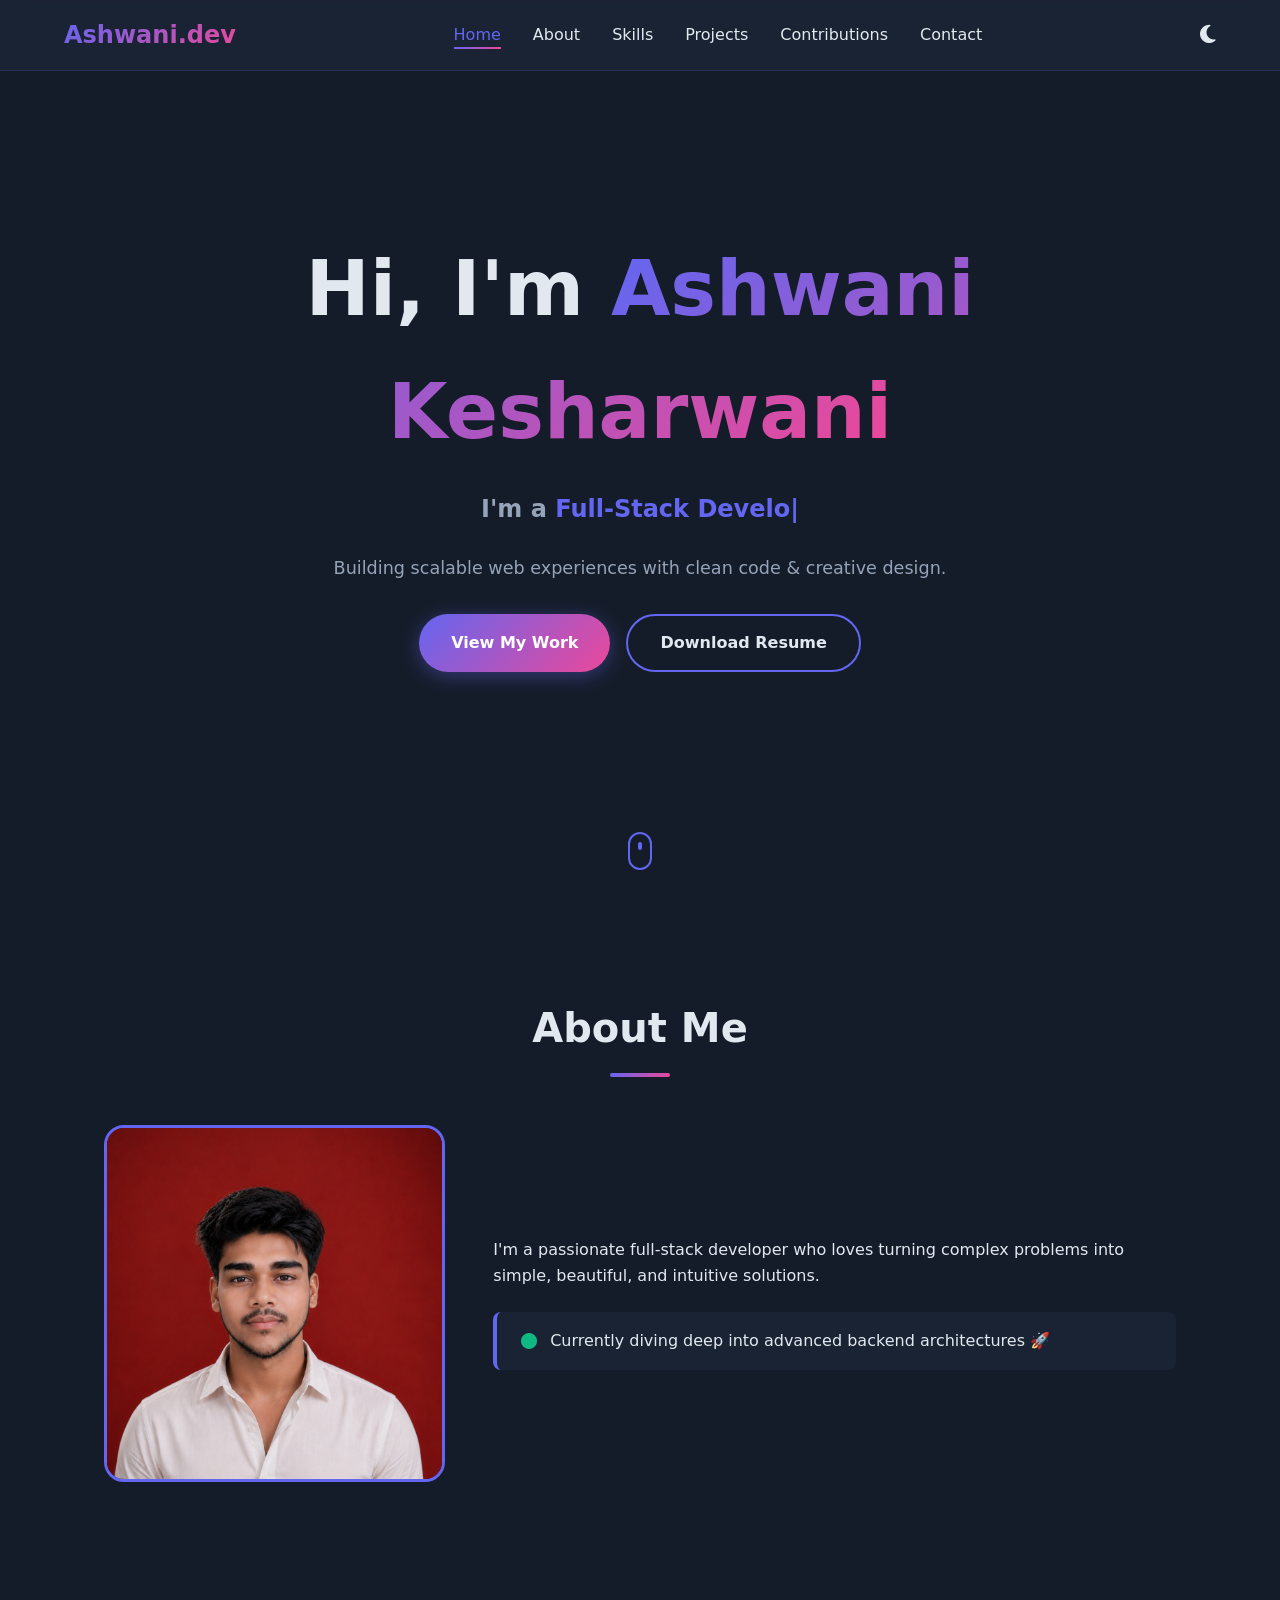
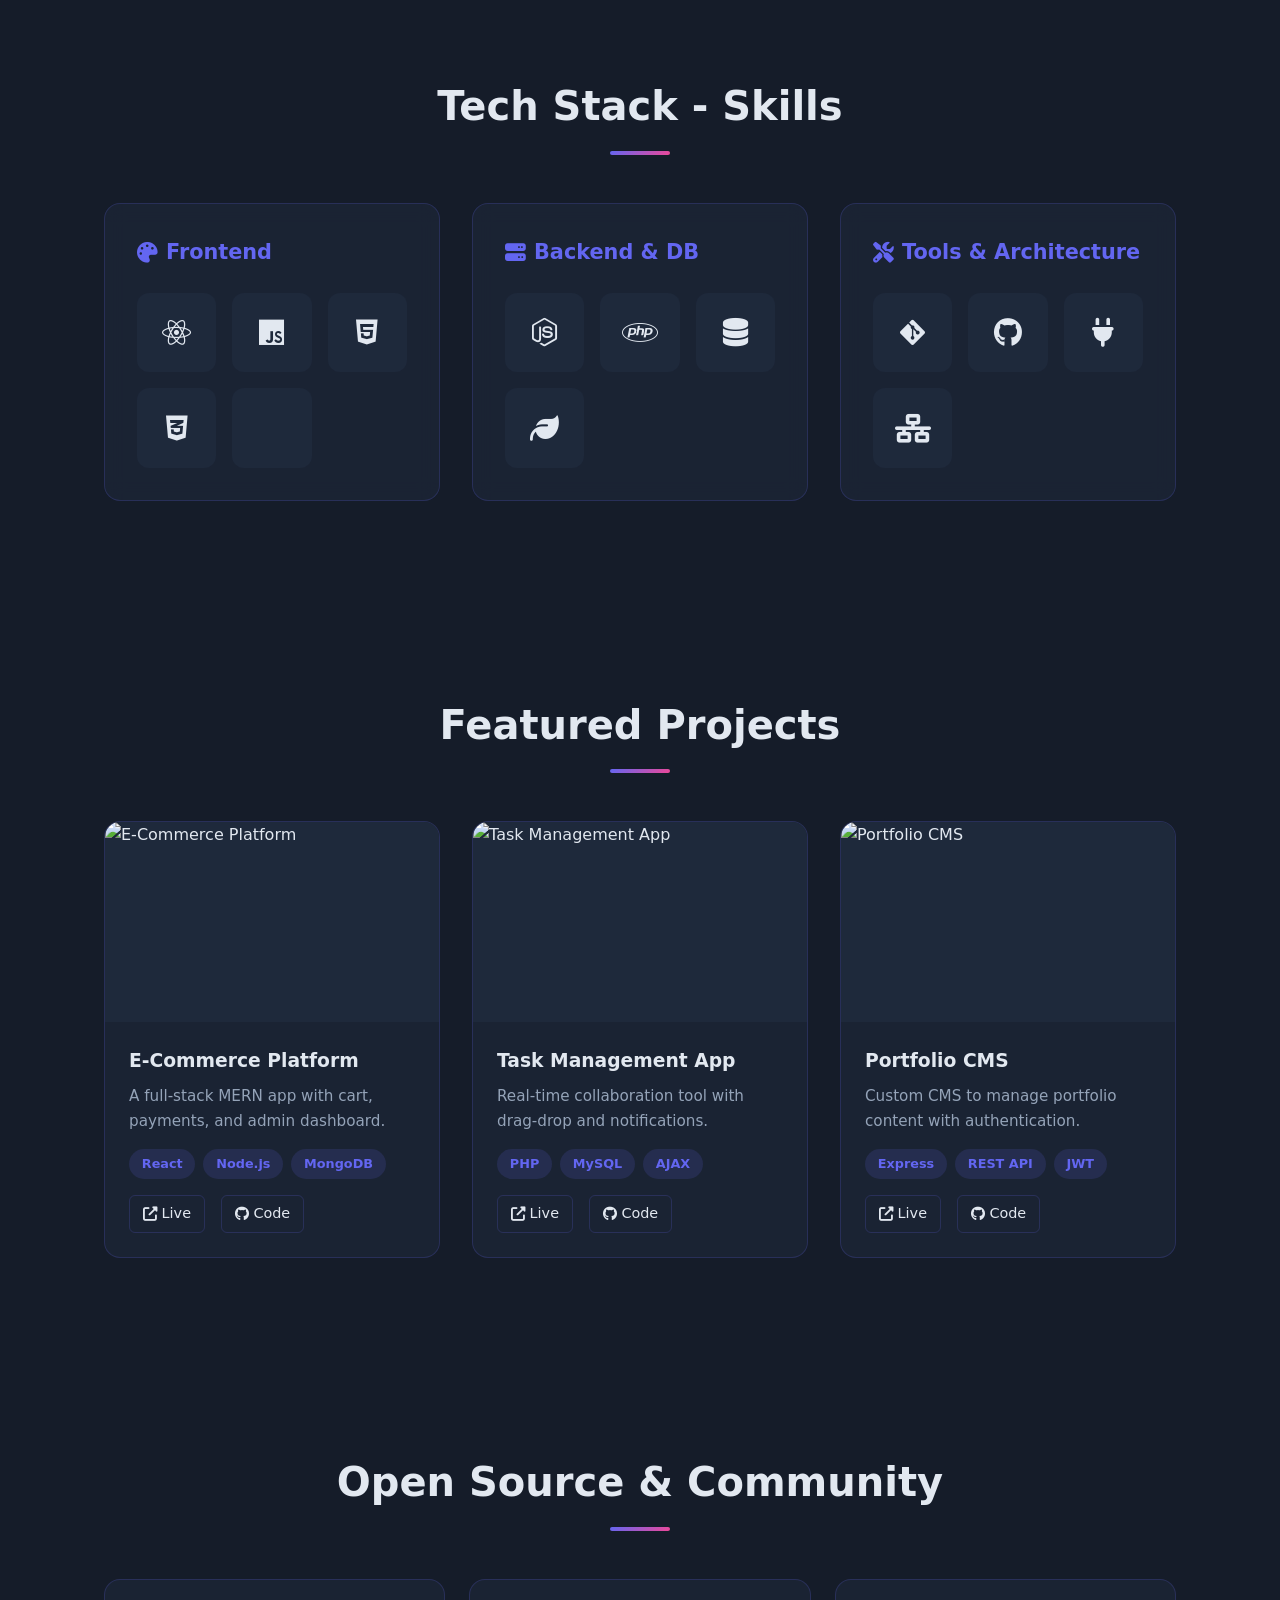
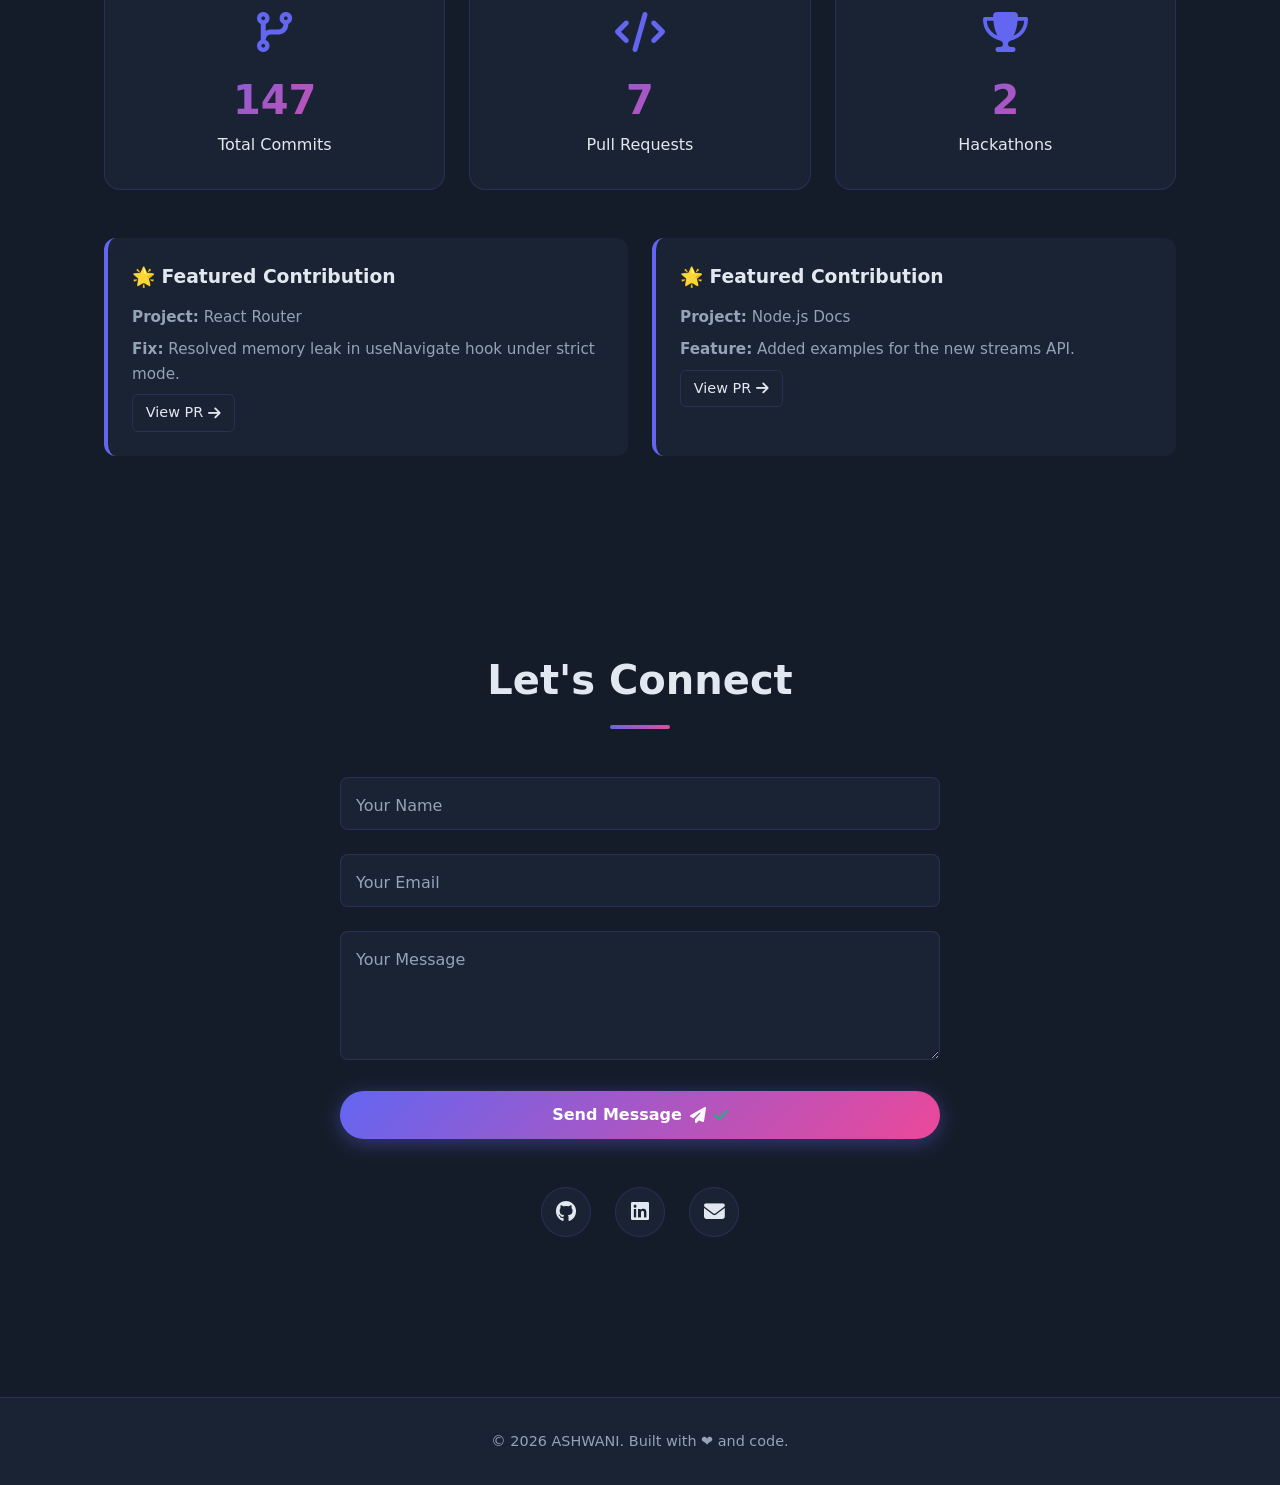
==== portfolio1/index.html @ 2f23cab1 "Initial portfolio commit" ====
<!doctype html>
<html lang="en" data-theme="dark">
  <head>
    <meta charset="UTF-8" />
    <meta name="viewport" content="width=device-width, initial-scale=1.0" />
    <title>Ashwani Kesharwani | Portfolio</title>
    <link rel="stylesheet" href="style.css" />

    <!-- ✅ FIX 1: Correct Font Awesome CDN -->
    <link
      rel="stylesheet"
      href="https://cdnjs.cloudflare.com/ajax/libs/font-awesome/6.5.1/css/all.min.css"
    />

    <!-- ✅ FIX 3: Added Devicon for Tailwind icon -->
    <link
      rel="stylesheet"
      href="https://cdn.jsdelivr.net/gh/devicons/devicon@latest/devicon.min.css"
    />
  </head>
  <body>
    <!-- ===== NAVBAR ===== -->
    <nav class="navbar">
      <a href="#home" class="logo">Ashwani.dev</a>
      <ul class="nav-links" id="navLinks">
        <li><a href="#home">Home</a></li>
        <li><a href="#about">About</a></li>
        <li><a href="#skills">Skills</a></li>
        <li><a href="#projects">Projects</a></li>
        <li><a href="#contributions">Contributions</a></li>
        <li><a href="#contact">Contact</a></li>
      </ul>
      <button class="theme-toggle" id="themeToggle">
        <i class="fas fa-moon"></i>
      </button>
      <div class="hamburger" id="hamburger">
        <span></span><span></span><span></span>
      </div>
    </nav>

    <!-- ===== HERO ===== -->
    <section id="home" class="hero">
      <canvas id="particles"></canvas>
      <div class="hero-content">
        <h1 class="hero-title">
          Hi, I'm <span class="gradient-text">Ashwani Kesharwani</span>
        </h1>
        <h2 class="typing-text">
          I'm a <span class="typed" id="typed"></span
          ><span class="cursor">|</span>
        </h2>
        <p class="hero-subtitle">
          Building scalable web experiences with clean code & creative design.
        </p>
        <div class="hero-cta">
          <a href="#projects" class="btn btn-primary">View My Work</a>
          <a href="assets/resume.pdf" download class="btn btn-secondary"
            >Download Resume</a
          >
        </div>
      </div>
      <div class="scroll-indicator">
        <span></span>
      </div>
    </section>

    <!-- ===== ABOUT ME ===== -->
    <section id="about" class="about section">
      <h2 class="section-title">About Me</h2>
      <div class="about-grid">
        <div class="about-image reveal">
          <img src="assets/profile-pic.png" alt="Ashwani Kesharwani - Developer" />
          <div class="social-overlay">
            <a href="#"><i class="fab fa-github"></i></a>
            <a href="#"><i class="fab fa-linkedin"></i></a>
            <a href="#"><i class="fab fa-twitter"></i></a>
          </div>
        </div>
        <div class="about-text reveal">
          <p>
            I'm a passionate full-stack developer who loves turning complex
            problems into simple, beautiful, and intuitive solutions.
          </p>
          <div class="status-card">
            <i class="fas fa-circle pulse"></i>
            <span
              >Currently diving deep into advanced backend architectures
              🚀</span
            >
          </div>
        </div>
      </div>
    </section>

    <!-- ===== SKILLS ===== -->
    <section id="skills" class="skills section">
      <h2 class="section-title">Tech Stack - Skills</h2>
      <div class="skills-grid">
        <!-- Frontend Skills -->
        <div class="skill-card reveal">
          <h3><i class="fas fa-palette"></i> Frontend</h3>
          <div class="skill-icons">
            <div class="skill-icon" data-name="React">
              <i class="fab fa-react"></i>
            </div>
            <div class="skill-icon" data-name="JavaScript">
              <i class="fab fa-js"></i>
            </div>
            <div class="skill-icon" data-name="HTML5">
              <i class="fab fa-html5"></i>
            </div>
            <div class="skill-icon" data-name="CSS3">
              <i class="fab fa-css3-alt"></i>
            </div>

            <!-- ✅ FIX 3: Tailwind CSS using Devicon -->
            <div class="skill-icon" data-name="Tailwind CSS">
              <i class="devicon-tailwindcss-plain colored"></i>
            </div>
          </div>
        </div>

        <!-- Backend Skills -->
        <div class="skill-card reveal">
          <h3><i class="fas fa-server"></i> Backend & DB</h3>
          <div class="skill-icons">
            <div class="skill-icon" data-name="Node.js">
              <i class="fab fa-node-js"></i>
            </div>
            <div class="skill-icon" data-name="PHP">
              <i class="fab fa-php"></i>
            </div>
            <div class="skill-icon" data-name="MySQL">
              <i class="fas fa-database"></i>
            </div>
            <div class="skill-icon" data-name="MongoDB">
              <i class="fas fa-leaf"></i>
            </div>
          </div>
        </div>

        <!-- Tools -->
        <div class="skill-card reveal">
          <h3><i class="fas fa-tools"></i> Tools & Architecture</h3>
          <div class="skill-icons">
            <div class="skill-icon" data-name="Git">
              <i class="fab fa-git-alt"></i>
            </div>
            <div class="skill-icon" data-name="GitHub">
              <i class="fab fa-github"></i>
            </div>
            <div class="skill-icon" data-name="REST APIs">
              <i class="fas fa-plug"></i>
            </div>
            <div class="skill-icon" data-name="Network">
              <i class="fas fa-network-wired"></i>
            </div>
          </div>
        </div>
      </div>
    </section>

    <!-- ===== PROJECTS ===== -->
    <section id="projects" class="projects section">
      <h2 class="section-title">Featured Projects</h2>
      <div class="projects-grid">
        <div class="project-card reveal">
          <div class="project-image">
            <img
              src="https://picsum.photos/400/250?random=1"
              alt="E-Commerce Platform"
            />
          </div>
          <div class="project-info">
            <h3>E-Commerce Platform</h3>
            <p>
              A full-stack MERN app with cart, payments, and admin dashboard.
            </p>
            <div class="tech-tags">
              <span class="tag">React</span>
              <span class="tag">Node.js</span>
              <span class="tag">MongoDB</span>
            </div>
            <div class="project-links">
              <a href="#" class="icon-btn"
                ><i class="fas fa-external-link-alt"></i> Live</a
              >
              <a href="#" class="icon-btn"
                ><i class="fab fa-github"></i> Code</a
              >
            </div>
          </div>
        </div>

        <div class="project-card reveal">
          <div class="project-image">
            <img
              src="https://picsum.photos/400/250?random=2"
              alt="Task Management App"
            />
          </div>
          <div class="project-info">
            <h3>Task Management App</h3>
            <p>
              Real-time collaboration tool with drag-drop and notifications.
            </p>
            <div class="tech-tags">
              <span class="tag">PHP</span>
              <span class="tag">MySQL</span>
              <span class="tag">AJAX</span>
            </div>
            <div class="project-links">
              <a href="#" class="icon-btn"
                ><i class="fas fa-external-link-alt"></i> Live</a
              >
              <a href="#" class="icon-btn"
                ><i class="fab fa-github"></i> Code</a
              >
            </div>
          </div>
        </div>

        <div class="project-card reveal">
          <div class="project-image">
            <img
              src="https://picsum.photos/400/250?random=3"
              alt="Portfolio CMS"
            />
          </div>
          <div class="project-info">
            <h3>Portfolio CMS</h3>
            <p>Custom CMS to manage portfolio content with authentication.</p>
            <div class="tech-tags">
              <span class="tag">Express</span>
              <span class="tag">REST API</span>
              <span class="tag">JWT</span>
            </div>
            <div class="project-links">
              <a href="#" class="icon-btn"
                ><i class="fas fa-external-link-alt"></i> Live</a
              >
              <a href="#" class="icon-btn"
                ><i class="fab fa-github"></i> Code</a
              >
            </div>
          </div>
        </div>
      </div>
    </section>

    <!-- ===== CONTRIBUTIONS ===== -->
    <section id="contributions" class="contributions section">
      <h2 class="section-title">Open Source & Community</h2>

      <div class="contrib-stats">
        <div class="stat-card reveal">
          <i class="fas fa-code-branch"></i>
          <h3 class="counter" data-target="487">0</h3>
          <p>Total Commits</p>
        </div>
        <div class="stat-card reveal">
          <i class="fas fa-code"></i>
          <h3 class="counter" data-target="23">0</h3>
          <p>Pull Requests</p>
        </div>
        <div class="stat-card reveal">
          <i class="fas fa-trophy"></i>
          <h3 class="counter" data-target="5">0</h3>
          <p>Hackathons</p>
        </div>
      </div>

      <div class="contrib-grid">
        <div class="contrib-card reveal">
          <h3>🌟 Featured Contribution</h3>
          <p><strong>Project:</strong> React Router</p>
          <p>
            <strong>Fix:</strong> Resolved memory leak in useNavigate hook under
            strict mode.
          </p>
          <a href="#" class="icon-btn"
            >View PR <i class="fas fa-arrow-right"></i
          ></a>
        </div>
        <div class="contrib-card reveal">
          <h3>🌟 Featured Contribution</h3>
          <p><strong>Project:</strong> Node.js Docs</p>
          <p>
            <strong>Feature:</strong> Added examples for the new streams API.
          </p>
          <a href="#" class="icon-btn"
            >View PR <i class="fas fa-arrow-right"></i
          ></a>
        </div>
      </div>
    </section>

    <!-- ===== CONTACT ===== -->
    <section id="contact" class="contact section">
      <h2 class="section-title">Let's Connect</h2>
      <form class="contact-form" id="contactForm">
        <div class="form-group">
          <input type="text" id="name" placeholder=" " required />
          <label for="name">Your Name</label>
        </div>
        <div class="form-group">
          <input type="email" id="email" placeholder=" " required />
          <label for="email">Your Email</label>
        </div>
        <div class="form-group">
          <textarea id="message" rows="5" placeholder=" " required></textarea>
          <label for="message">Your Message</label>
        </div>
        <button type="submit" class="btn btn-primary">
          <span class="btn-text">Send Message</span>
          <i class="fas fa-paper-plane"></i>
          <i class="fas fa-check success-icon"></i>
        </button>
      </form>

      <div class="social-links">
        <a href="#" class="social-icon"><i class="fab fa-github"></i></a>
        <a href="#" class="social-icon"><i class="fab fa-linkedin"></i></a>
        <a href="#" class="social-icon"><i class="fas fa-envelope"></i></a>
      </div>
    </section>

    <footer>
      <p>© 2026 ASHWANI. Built with ❤️ and code.</p>
    </footer>

    <!-- ✅ FIX 4: Only load script.js once, at the bottom -->
    <script src="script.js"></script>
  </body>
</html>
---- portfolio1/style.css ----
/* ===== CSS VARIABLES & THEME ===== */
:root {
  --primary: #6366f1;
  --primary-dark: #4f46e5;
  --accent: #b83677;
  --bg: #151c29;
  --bg-light: #1e293b;
  --text: #e2e8f0;
  --text-dim: #94a3b8;
  --card: rgba(30, 41, 59, 0.6);
  --border: rgba(99, 102, 241, 0.2);
  --gradient: linear-gradient(135deg, #6366f1, #ec4899);
  --transition: all 0.3s cubic-bezier(0.4, 0, 0.2, 1);
  --shadow-sm: 0 4px 20px rgba(0, 0, 0, 0.1);
  --shadow-md: 0 8px 30px rgba(99, 102, 241, 0.3);
  --shadow-lg: 0 20px 50px rgba(99, 102, 241, 0.4);
}

[data-theme="light"] {
  --bg: #f8fafc;
  --bg-light: #ffffff;
  --text: #0f172a;
  --text-dim: #64748b;
  --card: rgba(255, 255, 255, 0.85);
  --border: rgba(99, 102, 241, 0.3);
}

* {
  margin: 0;
  padding: 0;
  box-sizing: border-box;
}

html {
  scroll-behavior: smooth;
}

body {
  font-family: "Segoe UI", system-ui, sans-serif;
  background: var(--bg);
  color: var(--text);
  line-height: 1.6;
  transition: var(--transition);
  overflow-x: hidden;
}

/* ===== NAVBAR ===== */
.navbar {
  position: fixed;
  top: 0;
  width: 100%;
  display: flex;
  justify-content: space-between;
  align-items: center;
  padding: 1rem 5%;
  background: var(--card);
  backdrop-filter: blur(12px);
  border-bottom: 1px solid var(--border);
  z-index: 1000;
  transition: all 0.4s cubic-bezier(0.4, 0, 0.2, 1);
}

/* ✅ NEW: Navbar shrinks on scroll */
.navbar.scrolled {
  padding: 0.6rem 5%;
  background: var(--card);
  box-shadow: 0 4px 20px rgba(0, 0, 0, 0.15);
  border-bottom-color: var(--primary);
}

.logo {
  font-size: 1.5rem;
  font-weight: 800;
  background: var(--gradient);
  background-clip: text;
  -webkit-background-clip: text;
  -webkit-text-fill-color: transparent;
  text-decoration: none;
  transition: var(--transition);
}

.logo:hover {
  transform: scale(1.05);
}

.nav-links {
  display: flex;
  gap: 2rem;
  list-style: none;
}

.nav-links a {
  color: var(--text);
  text-decoration: none;
  position: relative;
  transition: var(--transition);
  font-weight: 500;
}

/* ✅ NEW: Active nav link highlight */
.nav-links a::after {
  content: "";
  position: absolute;
  bottom: -5px;
  left: 0;
  width: 0;
  height: 2px;
  background: var(--gradient);
  transition: width 0.3s;
}

.nav-links a:hover::after,
.nav-links a.active-link::after {
  width: 100%;
}

.nav-links a.active-link {
  color: var(--primary);
}

.theme-toggle,
.hamburger {
  background: none;
  border: none;
  color: var(--text);
  font-size: 1.3rem;
  cursor: pointer;
  transition: var(--transition);
  z-index: 1001;
}

.theme-toggle:hover {
  transform: rotate(180deg);
  color: var(--primary);
}

.hamburger {
  display: none;
  flex-direction: column;
  gap: 5px;
  padding: 5px;
}

.hamburger span {
  width: 25px;
  height: 2px;
  background: var(--text);
  transition: all 0.3s ease;
  transform-origin: center;
}

/* ✅ NEW: Hamburger X animation */
.hamburger.active span:nth-child(1) {
  transform: rotate(45deg) translate(6px, 6px);
}

.hamburger.active span:nth-child(2) {
  opacity: 0;
  transform: translateX(-20px);
}

.hamburger.active span:nth-child(3) {
  transform: rotate(-45deg) translate(6px, -6px);
}

/* ===== HERO ===== */
.hero {
  min-height: 100vh;
  position: relative;
  display: flex;
  align-items: center;
  justify-content: center;
  text-align: center;
  padding: 2rem;
}

#particles {
  position: absolute;
  top: 0;
  left: 0;
  width: 100%;
  height: 100%;
  z-index: 0;
}

.hero-content {
  position: relative;
  z-index: 1;
  max-width: 800px;
}

.hero-title {
  font-size: clamp(2.5rem, 6vw, 5rem);
  margin-bottom: 1rem;
  animation: fadeInUp 1s ease;
}

.gradient-text {
  background: var(--gradient);
  -webkit-background-clip: text;
  background-clip: text;
  -webkit-text-fill-color: transparent;
}

.typing-text {
  font-size: 1.5rem;
  color: var(--text-dim);
  margin-bottom: 1.5rem;
  min-height: 2.5rem; /* ✅ Prevents layout shift */
}

.typed {
  color: var(--primary);
  font-weight: 600;
}

.cursor {
  animation: blink 1s infinite;
  color: var(--primary);
}

@keyframes blink {
  50% {
    opacity: 0;
  }
}

.hero-subtitle {
  font-size: 1.1rem;
  color: var(--text-dim);
  margin-bottom: 2rem;
}

.hero-cta {
  display: flex;
  gap: 1rem;
  justify-content: center;
  flex-wrap: wrap;
}

.btn {
  padding: 0.9rem 2rem;
  border-radius: 50px;
  text-decoration: none;
  font-weight: 600;
  display: inline-flex;
  align-items: center;
  gap: 0.5rem;
  transition: var(--transition);
  cursor: pointer;
  border: none;
  position: relative;
  overflow: hidden;
  font-size: 1rem;
  font-family: inherit;
}

.btn-primary {
  background: var(--gradient);
  color: white;
  box-shadow: 0 4px 20px rgba(99, 102, 241, 0.4);
}

.btn-primary:hover {
  transform: translateY(-3px);
  box-shadow: 0 8px 30px rgba(99, 102, 241, 0.6);
}

.btn-primary:disabled {
  opacity: 0.7;
  cursor: not-allowed;
  transform: none;
}

.btn-secondary {
  background: transparent;
  color: var(--text);
  border: 2px solid var(--primary);
}

.btn-secondary:hover {
  background: var(--primary);
  transform: translateY(-3px);
  color: white;
}

.scroll-indicator {
  position: absolute;
  bottom: 30px;
  left: 50%;
  transform: translateX(-50%);
}

.scroll-indicator span {
  display: block;
  width: 24px;
  height: 38px;
  border: 2px solid var(--primary);
  border-radius: 20px;
  position: relative;
}

.scroll-indicator span::before {
  content: "";
  position: absolute;
  top: 8px;
  left: 50%;
  width: 4px;
  height: 8px;
  background: var(--primary);
  border-radius: 2px;
  transform: translateX(-50%);
  animation: scrollDot 2s infinite;
}

@keyframes scrollDot {
  0% {
    transform: translate(-50%, 0);
    opacity: 1;
  }
  100% {
    transform: translate(-50%, 16px);
    opacity: 0;
  }
}

/* ===== SECTIONS ===== */
.section {
  padding: 6rem 5%;
  max-width: 1200px;
  margin: 0 auto;
}

.section-title {
  font-size: 2.5rem;
  text-align: center;
  margin-bottom: 3rem;
  position: relative;
  display: inline-block;
  width: 100%;
}

.section-title::after {
  content: "";
  display: block;
  width: 60px;
  height: 4px;
  background: var(--gradient);
  margin: 0.8rem auto 0;
  border-radius: 2px;
  transition: width 0.4s ease;
}

.section-title:hover::after {
  width: 100px;
}

/* ===== ABOUT ===== */
.about-grid {
  display: grid;
  grid-template-columns: 1fr 2fr;
  gap: 3rem;
  align-items: center;
}

.about-image {
  position: relative;
  border-radius: 20px;
  overflow: hidden;
  border: 3px solid var(--primary);
  transition: var(--transition);
}

.about-image:hover {
  transform: scale(1.02);
  box-shadow: 0 20px 50px rgba(99, 102, 241, 0.4);
}

.about-image img {
  width: 100%;
  display: block;
  transition: transform 0.5s;
}

.about-image:hover img {
  transform: scale(1.05);
}

.social-overlay {
  position: absolute;
  inset: 0;
  background: rgba(99, 102, 241, 0.9);
  display: flex;
  align-items: center;
  justify-content: center;
  gap: 1.5rem;
  opacity: 0;
  transition: var(--transition);
}

.about-image:hover .social-overlay {
  opacity: 1;
}

.social-overlay a {
  color: white;
  font-size: 1.5rem;
  transform: translateY(20px);
  transition: var(--transition);
  text-decoration: none;
}

.about-image:hover .social-overlay a {
  transform: translateY(0);
}

.social-overlay a:hover {
  transform: scale(1.3);
  color: #fbbf24;
}

.status-card {
  margin-top: 1.5rem;
  padding: 1rem 1.5rem;
  background: var(--card);
  border-left: 4px solid var(--primary);
  border-radius: 8px;
  display: flex;
  align-items: center;
  gap: 0.8rem;
  transition: var(--transition);
}

.status-card:hover {
  transform: translateX(5px);
  border-left-width: 6px;
}

.pulse {
  color: #10b981;
  animation: pulse 2s infinite;
}

@keyframes pulse {
  0%,
  100% {
    opacity: 1;
    transform: scale(1);
  }
  50% {
    opacity: 0.5;
    transform: scale(1.2);
  }
}

/* ===== SKILLS ===== */
.skills-grid {
  display: grid;
  grid-template-columns: repeat(auto-fit, minmax(280px, 1fr));
  gap: 2rem;
}

.skill-card {
  background: var(--card);
  padding: 2rem;
  border-radius: 16px;
  border: 1px solid var(--border);
  backdrop-filter: blur(10px);
  transition: var(--transition);
}

.skill-card:hover {
  transform: translateY(-8px);
  border-color: var(--primary);
  box-shadow: var(--shadow-md);
}

.skill-card h3 {
  margin-bottom: 1.5rem;
  display: flex;
  align-items: center;
  gap: 0.5rem;
  color: var(--primary);
  font-size: 1.3rem;
}

.skill-icons {
  display: grid;
  grid-template-columns: repeat(auto-fit, minmax(60px, 1fr));
  gap: 1rem;
}

.skill-icon {
  aspect-ratio: 1;
  display: flex;
  align-items: center;
  justify-content: center;
  font-size: 1.8rem;
  background: var(--bg-light);
  border-radius: 12px;
  cursor: pointer;
  transition: all 0.3s cubic-bezier(0.4, 0, 0.2, 1);
  position: relative;
  color: var(--text);
  border: 1px solid transparent;
}

.skill-icon:hover {
  transform: translateY(-5px) scale(1.1) rotateZ(5deg);
  box-shadow: 0 8px 20px rgba(99, 102, 241, 0.4);
  color: var(--primary);
  border-color: var(--primary);
  background: rgba(99, 102, 241, 0.1);
}

.skill-icon::after {
  content: attr(data-name);
  position: absolute;
  bottom: -30px;
  left: 50%;
  transform: translateX(-50%);
  background: var(--primary);
  color: white;
  padding: 0.3rem 0.6rem;
  border-radius: 4px;
  font-size: 0.7rem;
  opacity: 0;
  pointer-events: none;
  transition: var(--transition);
  white-space: nowrap;
  z-index: 10;
  font-weight: 500;
}

.skill-icon:hover::after {
  opacity: 1;
  bottom: -25px;
}

/* ===== PROJECTS ===== */
.projects-grid {
  display: grid;
  grid-template-columns: repeat(auto-fit, minmax(300px, 1fr));
  gap: 2rem;
}

.project-card {
  background: var(--card);
  border-radius: 16px;
  overflow: hidden;
  border: 1px solid var(--border);
  transition: var(--transition);
  display: flex;
  flex-direction: column;
}

.project-card:hover {
  transform: translateY(-10px);
  border-color: var(--primary);
  box-shadow: var(--shadow-lg);
}

.project-image {
  overflow: hidden;
  height: 200px;
  background: var(--bg-light);
}

.project-image img {
  width: 100%;
  height: 100%;
  object-fit: cover;
  transition: transform 0.5s;
}

.project-card:hover .project-image img {
  transform: scale(1.1);
}

.project-info {
  padding: 1.5rem;
  flex-grow: 1;
  display: flex;
  flex-direction: column;
}

.project-info h3 {
  margin-bottom: 0.5rem;
  color: var(--text);
}

.project-info p {
  color: var(--text-dim);
  font-size: 0.95rem;
  margin-bottom: 1rem;
  flex-grow: 1;
}

.tech-tags {
  display: flex;
  flex-wrap: wrap;
  gap: 0.5rem;
  margin-bottom: 1rem;
}

.tag {
  background: rgba(99, 102, 241, 0.15);
  color: var(--primary);
  padding: 0.3rem 0.8rem;
  border-radius: 20px;
  font-size: 0.8rem;
  font-weight: 600;
  transition: var(--transition);
}

.tag:hover {
  background: var(--primary);
  color: white;
  transform: translateY(-2px);
}

.project-links {
  display: flex;
  gap: 1rem;
}

.icon-btn {
  color: var(--text);
  text-decoration: none;
  display: inline-flex;
  align-items: center;
  gap: 0.3rem;
  font-size: 0.9rem;
  transition: var(--transition);
  padding: 0.4rem 0.8rem;
  border-radius: 6px;
  border: 1px solid var(--border);
}

.icon-btn:hover {
  color: var(--primary);
  transform: translateX(3px);
  border-color: var(--primary);
  background: rgba(99, 102, 241, 0.1);
}

/* ===== CONTRIBUTIONS ===== */
.contrib-stats {
  display: grid;
  grid-template-columns: repeat(auto-fit, minmax(200px, 1fr));
  gap: 1.5rem;
  margin-bottom: 3rem;
}

.stat-card {
  background: var(--card);
  padding: 2rem;
  border-radius: 16px;
  text-align: center;
  border: 1px solid var(--border);
  transition: var(--transition);
}

.stat-card:hover {
  transform: scale(1.05) translateY(-5px);
  border-color: var(--primary);
  box-shadow: var(--shadow-md);
}

.stat-card i {
  font-size: 2.5rem;
  color: var(--primary);
  margin-bottom: 1rem;
  transition: var(--transition);
}

.stat-card:hover i {
  transform: rotate(360deg);
}

.stat-card h3 {
  font-size: 2.5rem;
  background: var(--gradient);
  background-clip: text;
  -webkit-background-clip: text;
  -webkit-text-fill-color: transparent;
  font-weight: 800;
}

.contrib-grid {
  display: grid;
  grid-template-columns: repeat(auto-fit, minmax(300px, 1fr));
  gap: 1.5rem;
}

.contrib-card {
  background: var(--card);
  padding: 1.5rem;
  border-radius: 12px;
  border-left: 4px solid var(--primary);
  transition: var(--transition);
}

.contrib-card:hover {
  transform: translateX(5px);
  border-left-width: 8px;
  background: var(--card);
  box-shadow: var(--shadow-sm);
}

.contrib-card h3 {
  margin-bottom: 0.8rem;
  color: var(--text);
}

.contrib-card p {
  color: var(--text-dim);
  font-size: 0.95rem;
  margin-bottom: 0.5rem;
}

/* ===== CONTACT ===== */
.contact {
  text-align: center;
}

.contact-form {
  max-width: 600px;
  margin: 0 auto 3rem;
  display: flex;
  flex-direction: column;
  gap: 1.5rem;
}

.form-group {
  position: relative;
}

.form-group input,
.form-group textarea {
  width: 100%;
  padding: 1rem;
  background: var(--card);
  border: 1px solid var(--border);
  border-radius: 8px;
  color: var(--text);
  font-size: 1rem;
  font-family: inherit;
  transition: var(--transition);
}

.form-group textarea {
  resize: vertical;
  min-height: 120px;
}

.form-group input:focus,
.form-group textarea:focus {
  outline: none;
  border-color: var(--primary);
  box-shadow: 0 0 0 3px rgba(99, 102, 241, 0.2);
}

.form-group label {
  position: absolute;
  left: 1rem;
  top: 1rem;
  color: var(--text-dim);
  pointer-events: none;
  transition: var(--transition);
  background: transparent;
}

.form-group input:focus ~ label,
.form-group input:not(:placeholder-shown) ~ label,
.form-group textarea:focus ~ label,
.form-group textarea:not(:placeholder-shown) ~ label {
  top: -0.6rem;
  left: 0.8rem;
  font-size: 0.8rem;
  background: var(--bg);
  padding: 0 0.4rem;
  color: var(--primary);
  font-weight: 500;
}

.contact-form .btn {
  justify-content: center;
  width: 100%;
}

/* ✅ Form button states */
.success-icon {
  display: none;
  color: #10b981;
}

.contact-form.success .btn-text,
.contact-form.success .fa-paper-plane {
  display: none;
}

.contact-form.success .success-icon {
  display: inline-block;
  animation: bounce 0.6s;
}

.contact-form.sending .btn-text,
.contact-form.sending .fa-paper-plane,
.contact-form.sending .success-icon {
  display: none;
}

.contact-form.sending .fa-spinner {
  display: inline-block !important;
}

@keyframes bounce {
  0%,
  100% {
    transform: scale(1);
  }
  50% {
    transform: scale(1.4);
  }
}

.social-links {
  display: flex;
  justify-content: center;
  gap: 1.5rem;
  margin-top: 2rem;
}

.social-icon {
  width: 50px;
  height: 50px;
  display: flex;
  align-items: center;
  justify-content: center;
  background: var(--card);
  border: 1px solid var(--border);
  border-radius: 50%;
  color: var(--text);
  font-size: 1.3rem;
  text-decoration: none;
  transition: var(--transition);
}

.social-icon:hover {
  background: var(--gradient);
  color: white;
  transform: scale(1.2) translateY(-5px);
  border-color: transparent;
  box-shadow: 0 10px 25px rgba(99, 102, 241, 0.4);
}

footer {
  text-align: center;
  padding: 2rem;
  color: var(--text-dim);
  border-top: 1px solid var(--border);
  background: var(--card);
  margin-top: 4rem;
}

footer p {
  font-size: 0.9rem;
}

footer i {
  color: #ec4899;
  animation: heartbeat 1.5s infinite;
}

@keyframes heartbeat {
  0%,
  100% {
    transform: scale(1);
  }
  50% {
    transform: scale(1.2);
  }
}

/* ===== REVEAL ANIMATIONS ===== */
.reveal {
  opacity: 0;
  transform: translateY(40px);
  transition:
    opacity 0.8s,
    transform 0.8s;
}

.reveal.active {
  opacity: 1;
  transform: translateY(0);
}

/* ✅ Staggered animation for grids */
.reveal:nth-child(1) {
  transition-delay: 0.1s;
}
.reveal:nth-child(2) {
  transition-delay: 0.2s;
}
.reveal:nth-child(3) {
  transition-delay: 0.3s;
}
.reveal:nth-child(4) {
  transition-delay: 0.4s;
}

@keyframes fadeInUp {
  from {
    opacity: 0;
    transform: translateY(30px);
  }
  to {
    opacity: 1;
    transform: translateY(0);
  }
}

/* ===== FORM SPINNER ===== */
.fa-spinner {
  animation: spin 1s linear infinite;
}

@keyframes spin {
  100% {
    transform: rotate(360deg);
  }
}

/* ===== SCROLLBAR STYLING ===== */
::-webkit-scrollbar {
  width: 10px;
}

::-webkit-scrollbar-track {
  background: var(--bg);
}

::-webkit-scrollbar-thumb {
  background: var(--gradient);
  border-radius: 5px;
}

::-webkit-scrollbar-thumb:hover {
  background: var(--primary);
}

/* ===== SELECTION COLOR ===== */
::selection {
  background: var(--primary);
  color: white;
}

/* ===== RESPONSIVE ===== */
@media (max-width: 768px) {
  .nav-links {
    position: fixed;
    top: 70px;
    right: -100%;
    flex-direction: column;
    background: var(--bg-light);
    width: 75%;
    max-width: 320px;
    height: calc(100vh - 70px);
    padding: 2rem;
    transition: right 0.4s cubic-bezier(0.4, 0, 0.2, 1);
    box-shadow: -5px 0 20px rgba(0, 0, 0, 0.2);
    align-items: flex-start;
  }

  .nav-links.active {
    right: 0;
  }

  .nav-links li {
    width: 100%;
    padding: 0.5rem 0;
    border-bottom: 1px solid var(--border);
  }

  .hamburger {
    display: flex;
  }

  .about-grid {
    grid-template-columns: 1fr;
  }

  .skill-icons {
    grid-template-columns: repeat(auto-fit, minmax(55px, 1fr));
  }

  .skill-icon {
    font-size: 1.5rem;
  }

  .section-title {
    font-size: 2rem;
  }

  .section {
    padding: 4rem 5%;
  }

  .hero-title {
    font-size: 2.5rem;
  }

  .typing-text {
    font-size: 1.2rem;
  }

  .hero-cta {
    flex-direction: column;
    width: 100%;
    max-width: 300px;
    margin: 0 auto;
  }

  .btn {
    width: 100%;
    justify-content: center;
  }

  .skill-icon::after {
    font-size: 0.65rem;
    padding: 0.2rem 0.5rem;
  }
}

@media (max-width: 480px) {
  .section {
    padding: 3rem 4%;
  }

  .navbar {
    padding: 0.8rem 4%;
  }

  .logo {
    font-size: 1.2rem;
  }

  .section-title {
    font-size: 1.6rem;
  }
}
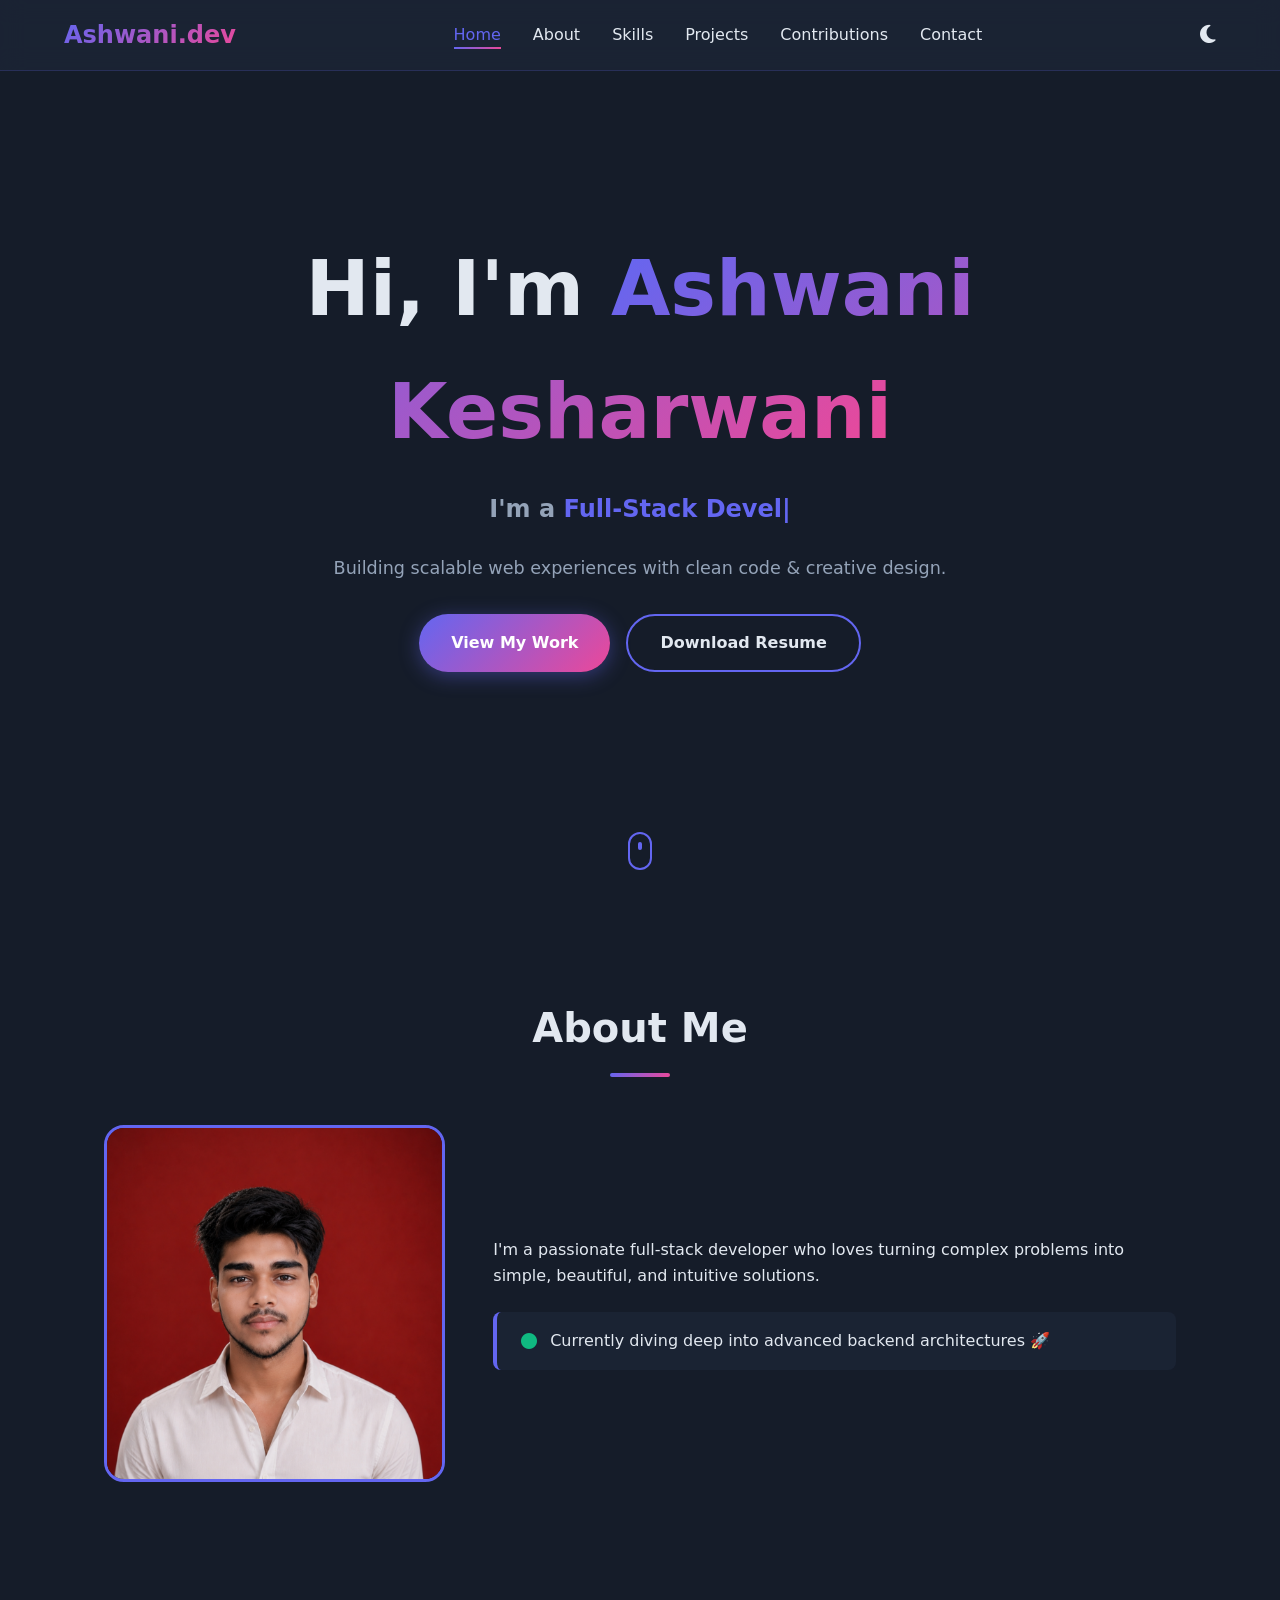
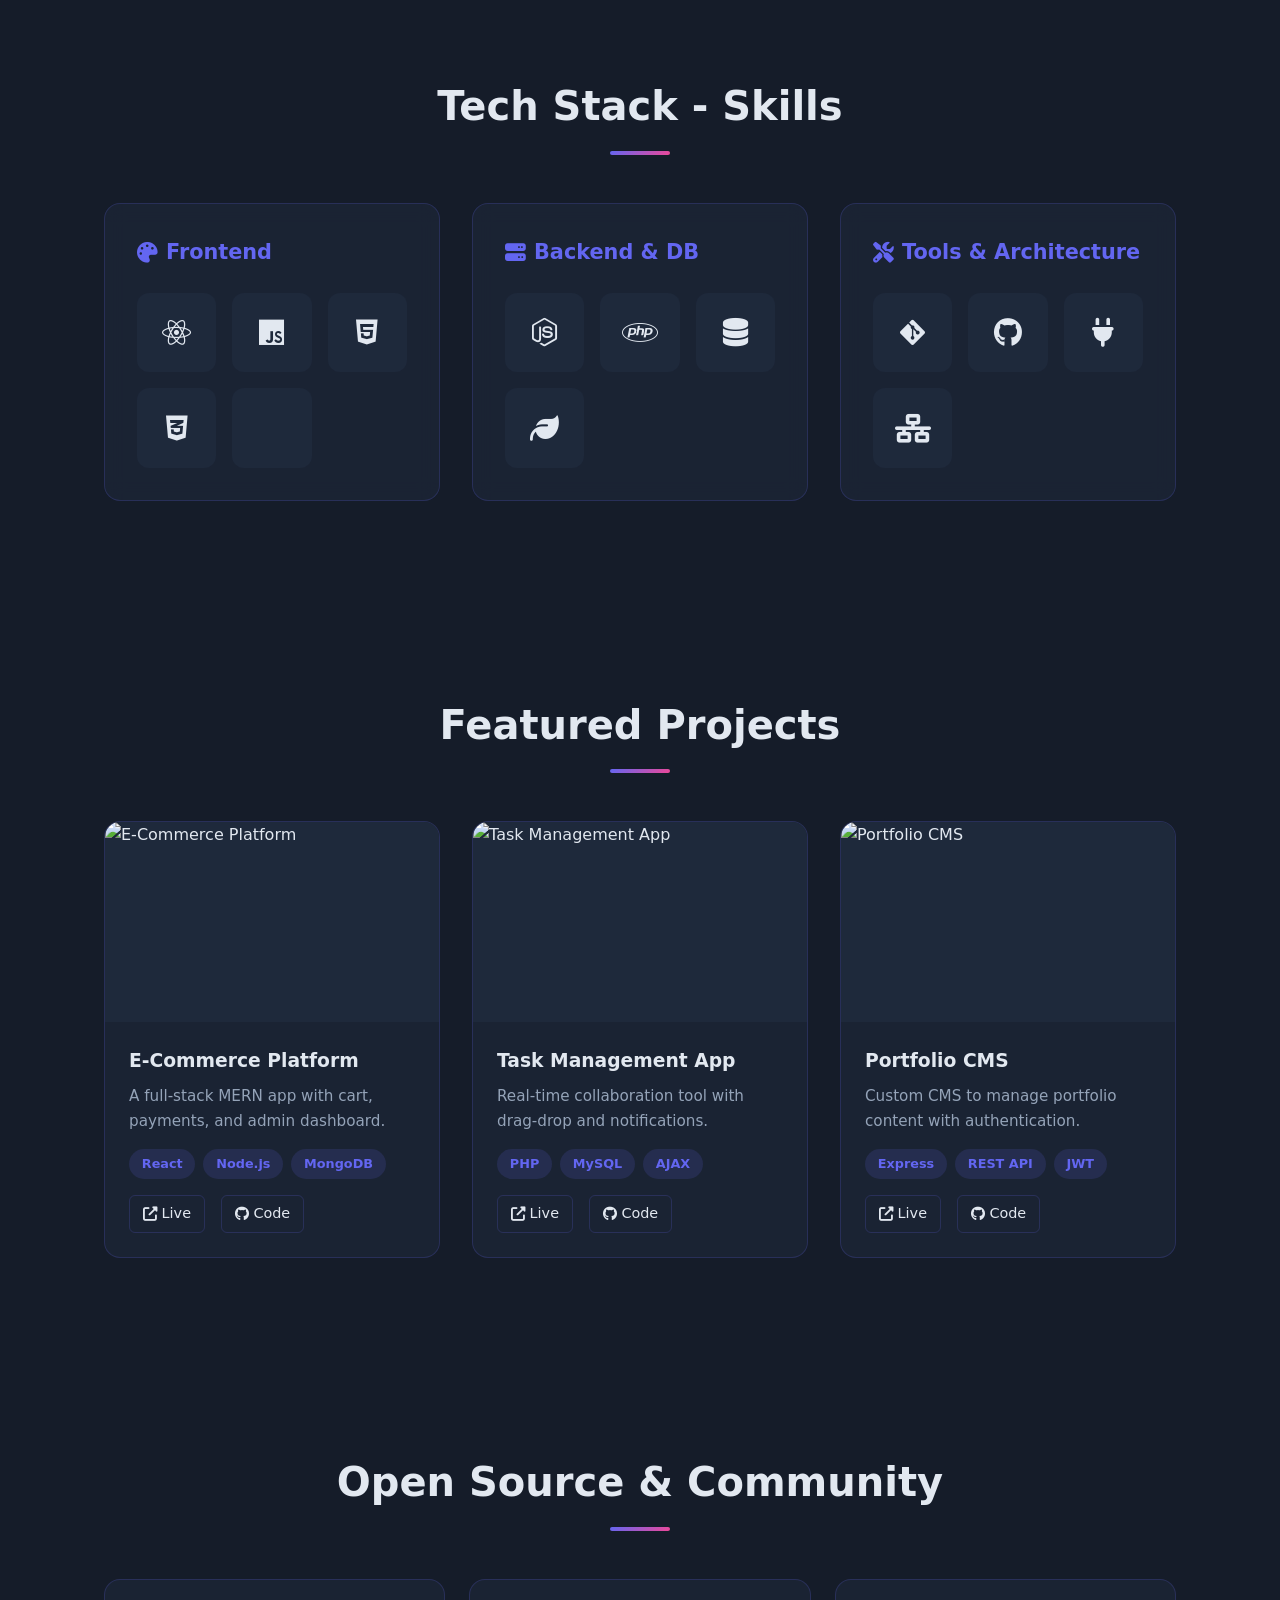
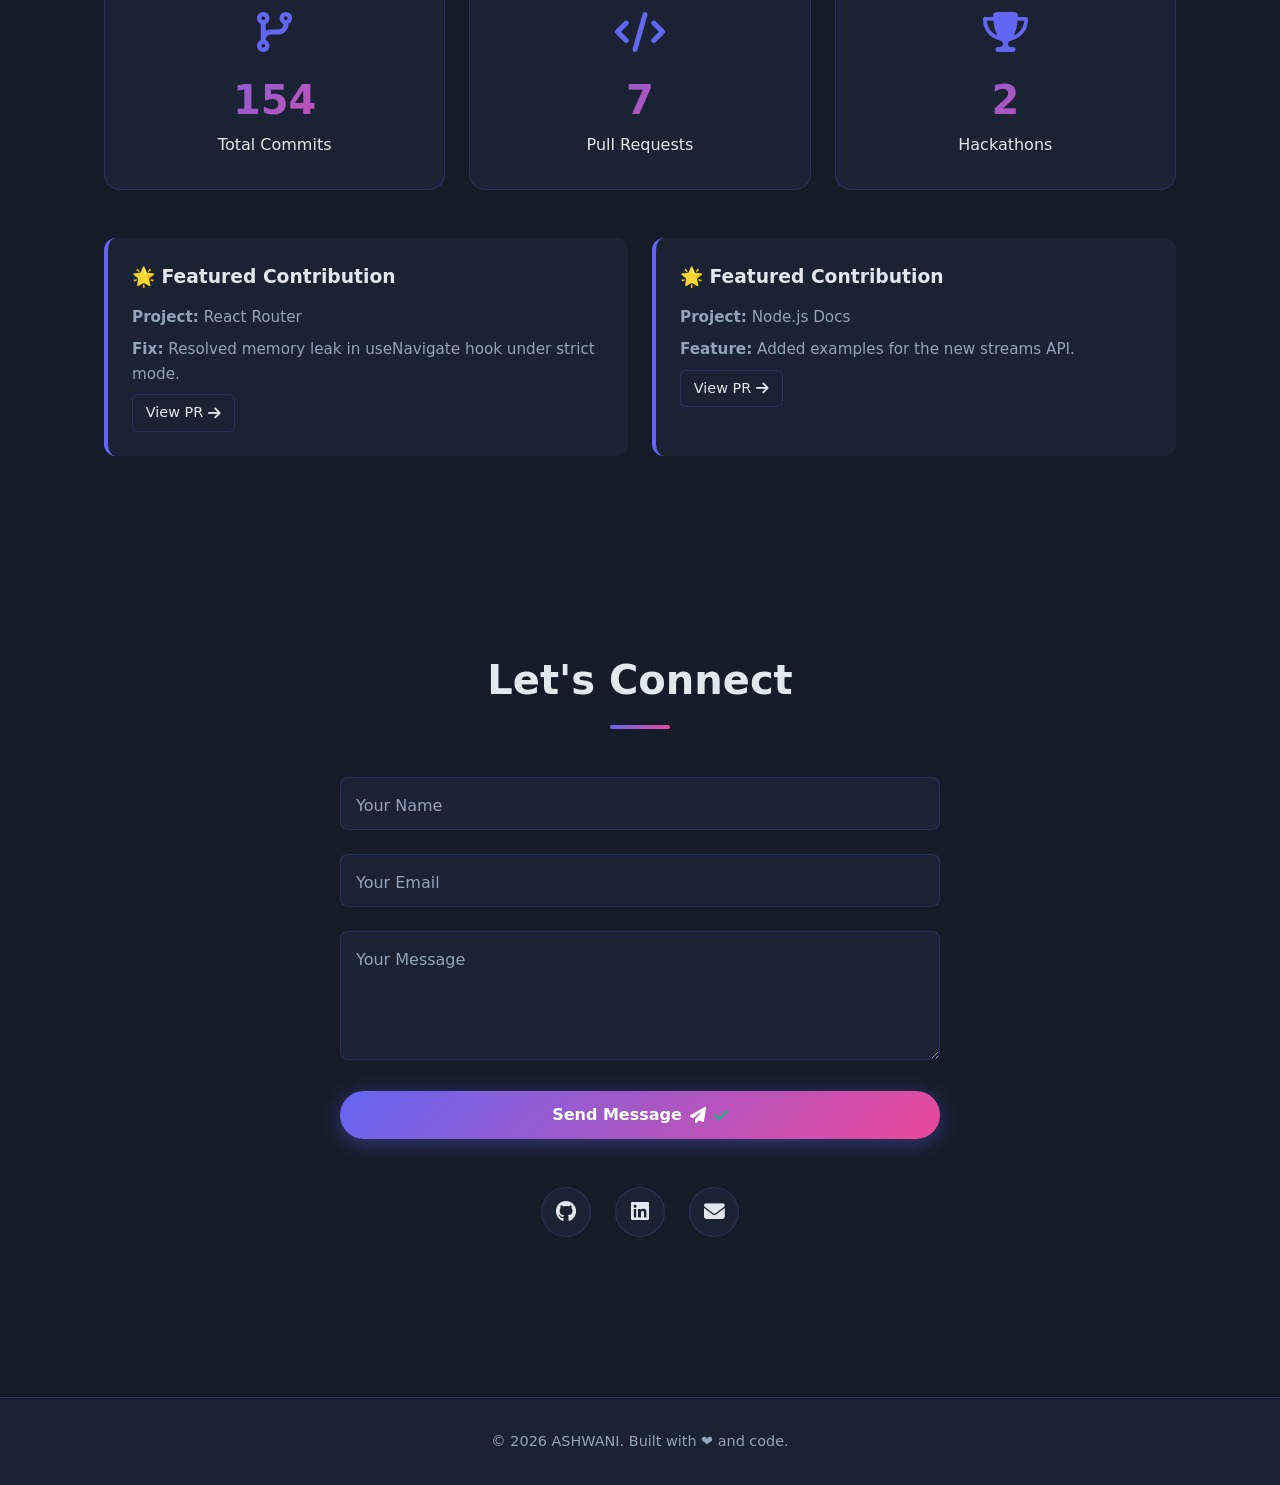
==== commit c68d7c79: "Integrated Web3Forms contact form" ====
--- a/portfolio1/index.html
+++ b/portfolio1/index.html
@@ -6,13 +6,13 @@
     <title>Ashwani Kesharwani | Portfolio</title>
     <link rel="stylesheet" href="style.css" />
 
-    <!-- ✅ FIX 1: Correct Font Awesome CDN -->
+    <!-- Font Awesome CDN -->
     <link
       rel="stylesheet"
       href="https://cdnjs.cloudflare.com/ajax/libs/font-awesome/6.5.1/css/all.min.css"
     />
 
-    <!-- ✅ FIX 3: Added Devicon for Tailwind icon -->
+    <!-- Devicon CDN for tech logos -->
     <link
       rel="stylesheet"
       href="https://cdn.jsdelivr.net/gh/devicons/devicon@latest/devicon.min.css"
@@ -69,7 +69,10 @@
       <h2 class="section-title">About Me</h2>
       <div class="about-grid">
         <div class="about-image reveal">
-          <img src="assets/profile-pic.png" alt="Ashwani Kesharwani - Developer" />
+          <img
+            src="assets/profile-pic.png"
+            alt="Ashwani Kesharwani - Developer"
+          />
           <div class="social-overlay">
             <a href="#"><i class="fab fa-github"></i></a>
             <a href="#"><i class="fab fa-linkedin"></i></a>
@@ -112,8 +115,6 @@
             <div class="skill-icon" data-name="CSS3">
               <i class="fab fa-css3-alt"></i>
             </div>
-
-            <!-- ✅ FIX 3: Tailwind CSS using Devicon -->
             <div class="skill-icon" data-name="Tailwind CSS">
               <i class="devicon-tailwindcss-plain colored"></i>
             </div>
@@ -295,22 +296,66 @@
       </div>
     </section>
 
-    <!-- ===== CONTACT ===== -->
+    <!-- ===== CONTACT (Web3Forms Integrated) ===== -->
     <section id="contact" class="contact section">
       <h2 class="section-title">Let's Connect</h2>
-      <form class="contact-form" id="contactForm">
+
+      <form
+        class="contact-form"
+        id="contactForm"
+        action="https://api.web3forms.com/submit"
+        method="POST"
+      >
+        <!-- 🔑 STEP 1: Replace with YOUR access key from web3forms.com -->
+        <input
+          type="hidden"
+          name="access_key"
+          value="14bdf787-a307-499b-be39-be7ff4221e56"
+        />
+
+        <!-- ⚙️ Email Configuration -->
+        <input
+          type="hidden"
+          name="subject"
+          value="🚀 New Message from Portfolio!"
+        />
+        <input type="hidden" name="from_name" value="Ashwani's Portfolio" />
+
+        <!-- 🛡️ Honeypot Spam Protection (hidden from users) -->
+        <input
+          type="checkbox"
+          name="botcheck"
+          class="hidden"
+          style="display: none"
+        />
+
         <div class="form-group">
-          <input type="text" id="name" placeholder=" " required />
+          <input type="text" name="name" id="name" placeholder=" " required />
           <label for="name">Your Name</label>
         </div>
+
         <div class="form-group">
-          <input type="email" id="email" placeholder=" " required />
+          <input
+            type="email"
+            name="email"
+            id="email"
+            placeholder=" "
+            required
+          />
           <label for="email">Your Email</label>
         </div>
+
         <div class="form-group">
-          <textarea id="message" rows="5" placeholder=" " required></textarea>
+          <textarea
+            name="message"
+            id="message"
+            rows="5"
+            placeholder=" "
+            required
+          ></textarea>
           <label for="message">Your Message</label>
         </div>
+
         <button type="submit" class="btn btn-primary">
           <span class="btn-text">Send Message</span>
           <i class="fas fa-paper-plane"></i>
@@ -329,7 +374,6 @@
       <p>© 2026 ASHWANI. Built with ❤️ and code.</p>
     </footer>
 
-    <!-- ✅ FIX 4: Only load script.js once, at the bottom -->
     <script src="script.js"></script>
   </body>
 </html>
--- a/portfolio1/style.css
+++ b/portfolio1/style.css
@@ -60,7 +60,6 @@
   transition: all 0.4s cubic-bezier(0.4, 0, 0.2, 1);
 }
 
-/* ✅ NEW: Navbar shrinks on scroll */
 .navbar.scrolled {
   padding: 0.6rem 5%;
   background: var(--card);
@@ -97,7 +96,6 @@
   font-weight: 500;
 }
 
-/* ✅ NEW: Active nav link highlight */
 .nav-links a::after {
   content: "";
   position: absolute;
@@ -149,7 +147,6 @@
   transform-origin: center;
 }
 
-/* ✅ NEW: Hamburger X animation */
 .hamburger.active span:nth-child(1) {
   transform: rotate(45deg) translate(6px, 6px);
 }
@@ -206,7 +203,7 @@
   font-size: 1.5rem;
   color: var(--text-dim);
   margin-bottom: 1.5rem;
-  min-height: 2.5rem; /* ✅ Prevents layout shift */
+  min-height: 2.5rem;
 }
 
 .typed {
@@ -704,7 +701,6 @@
 .contrib-card:hover {
   transform: translateX(5px);
   border-left-width: 8px;
-  background: var(--card);
   box-shadow: var(--shadow-sm);
 }
 
@@ -789,7 +785,6 @@
   width: 100%;
 }
 
-/* ✅ Form button states */
 .success-icon {
   display: none;
   color: #10b981;
@@ -813,16 +808,6 @@
 
 .contact-form.sending .fa-spinner {
   display: inline-block !important;
-}
-
-@keyframes bounce {
-  0%,
-  100% {
-    transform: scale(1);
-  }
-  50% {
-    transform: scale(1.4);
-  }
 }
 
 .social-links {
@@ -897,7 +882,6 @@
   transform: translateY(0);
 }
 
-/* ✅ Staggered animation for grids */
 .reveal:nth-child(1) {
   transition-delay: 0.1s;
 }
@@ -922,7 +906,7 @@
   }
 }
 
-/* ===== FORM SPINNER ===== */
+/* ===== FORM SPINNER (Single Definition) ===== */
 .fa-spinner {
   animation: spin 1s linear infinite;
 }
@@ -930,6 +914,63 @@
 @keyframes spin {
   100% {
     transform: rotate(360deg);
+  }
+}
+
+/* ===== WEB3FORMS - FORM STATES ===== */
+.contact-form.sending .btn {
+  opacity: 0.7;
+  pointer-events: none;
+}
+
+.contact-form.success {
+  animation: successGlow 1.5s ease;
+}
+
+@keyframes successGlow {
+  0% {
+    box-shadow: 0 0 0 0 rgba(16, 185, 129, 0);
+  }
+  50% {
+    box-shadow: 0 0 30px 10px rgba(16, 185, 129, 0.3);
+  }
+  100% {
+    box-shadow: 0 0 0 0 rgba(16, 185, 129, 0);
+  }
+}
+
+.contact-form.error .btn {
+  background: #ef4444 !important;
+  animation: shake 0.5s;
+}
+
+@keyframes shake {
+  0%,
+  100% {
+    transform: translateX(0);
+  }
+  25% {
+    transform: translateX(-5px);
+  }
+  75% {
+    transform: translateX(5px);
+  }
+}
+
+.btn:disabled {
+  opacity: 0.7;
+  cursor: not-allowed;
+  transform: none !important;
+}
+
+/* ===== SHARED ANIMATIONS (Consolidated) ===== */
+@keyframes bounce {
+  0%,
+  100% {
+    transform: scale(1);
+  }
+  50% {
+    transform: scale(1.4);
   }
 }
 
